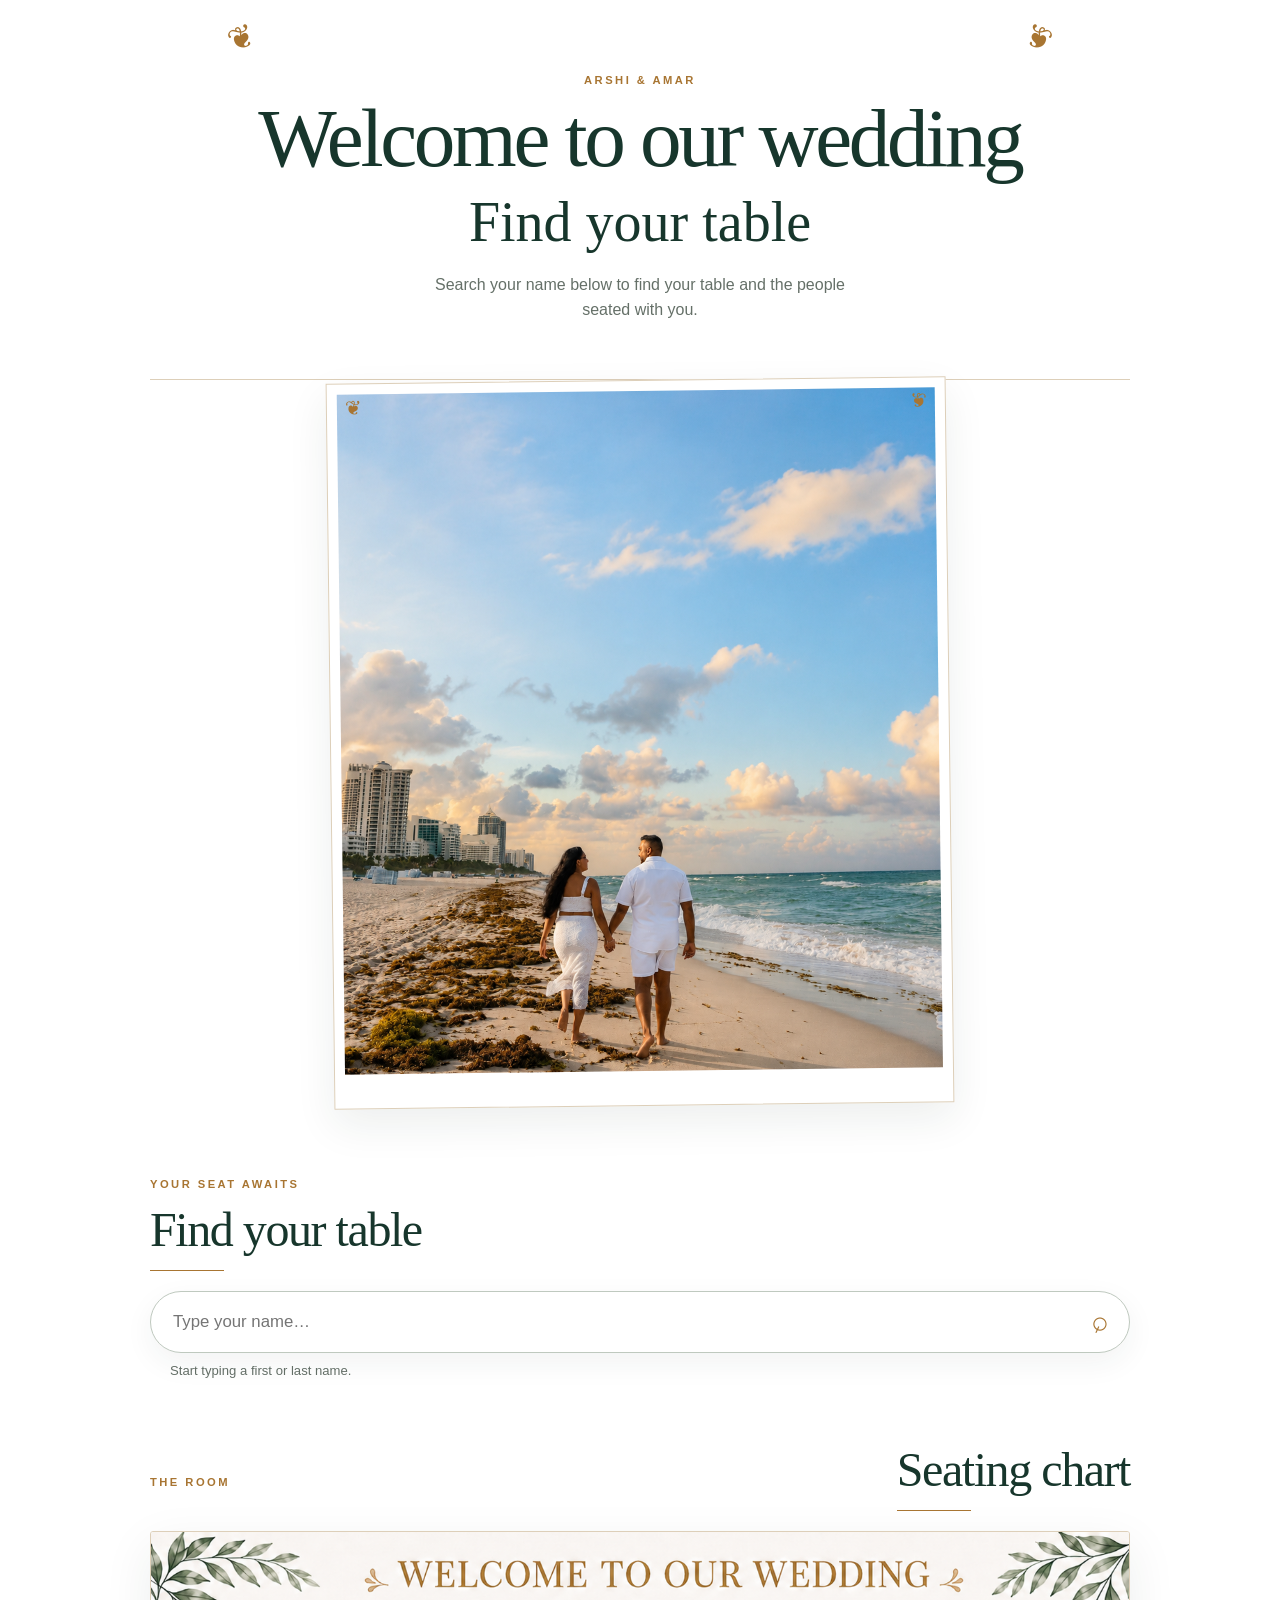
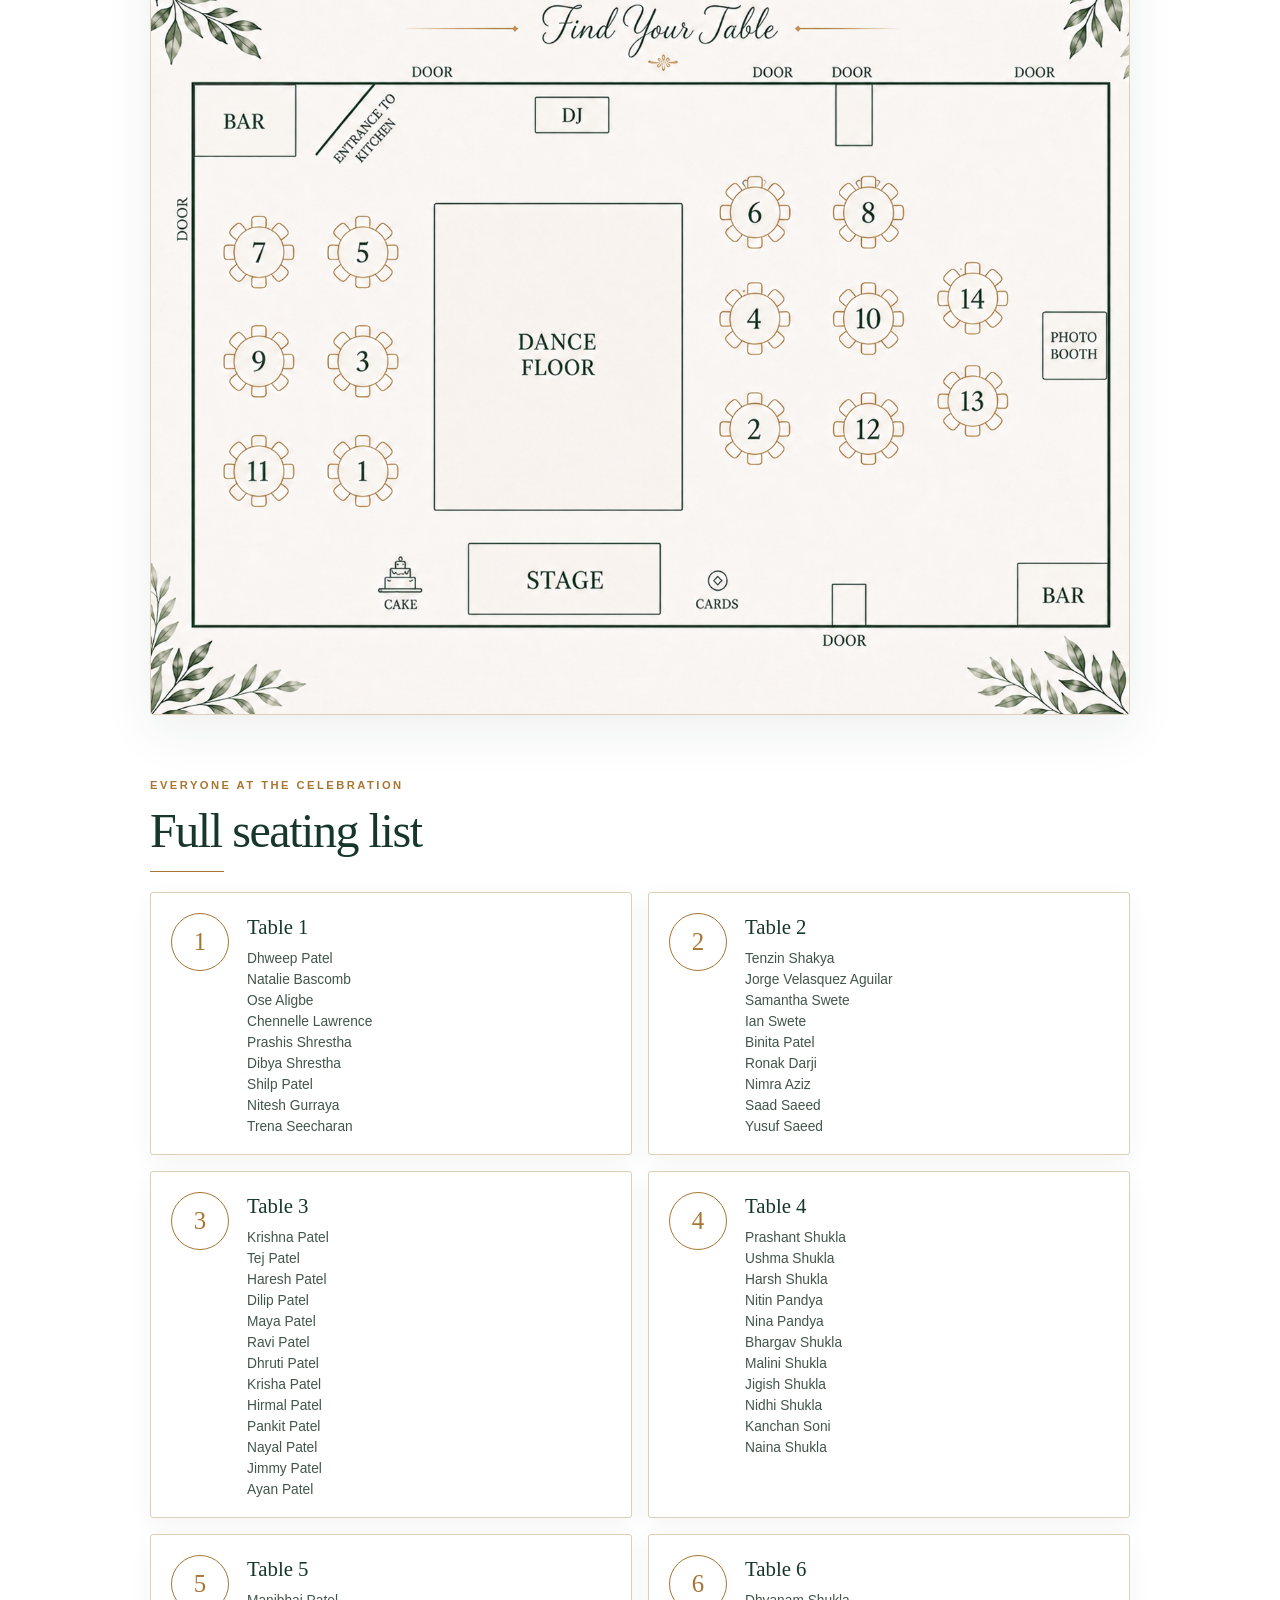
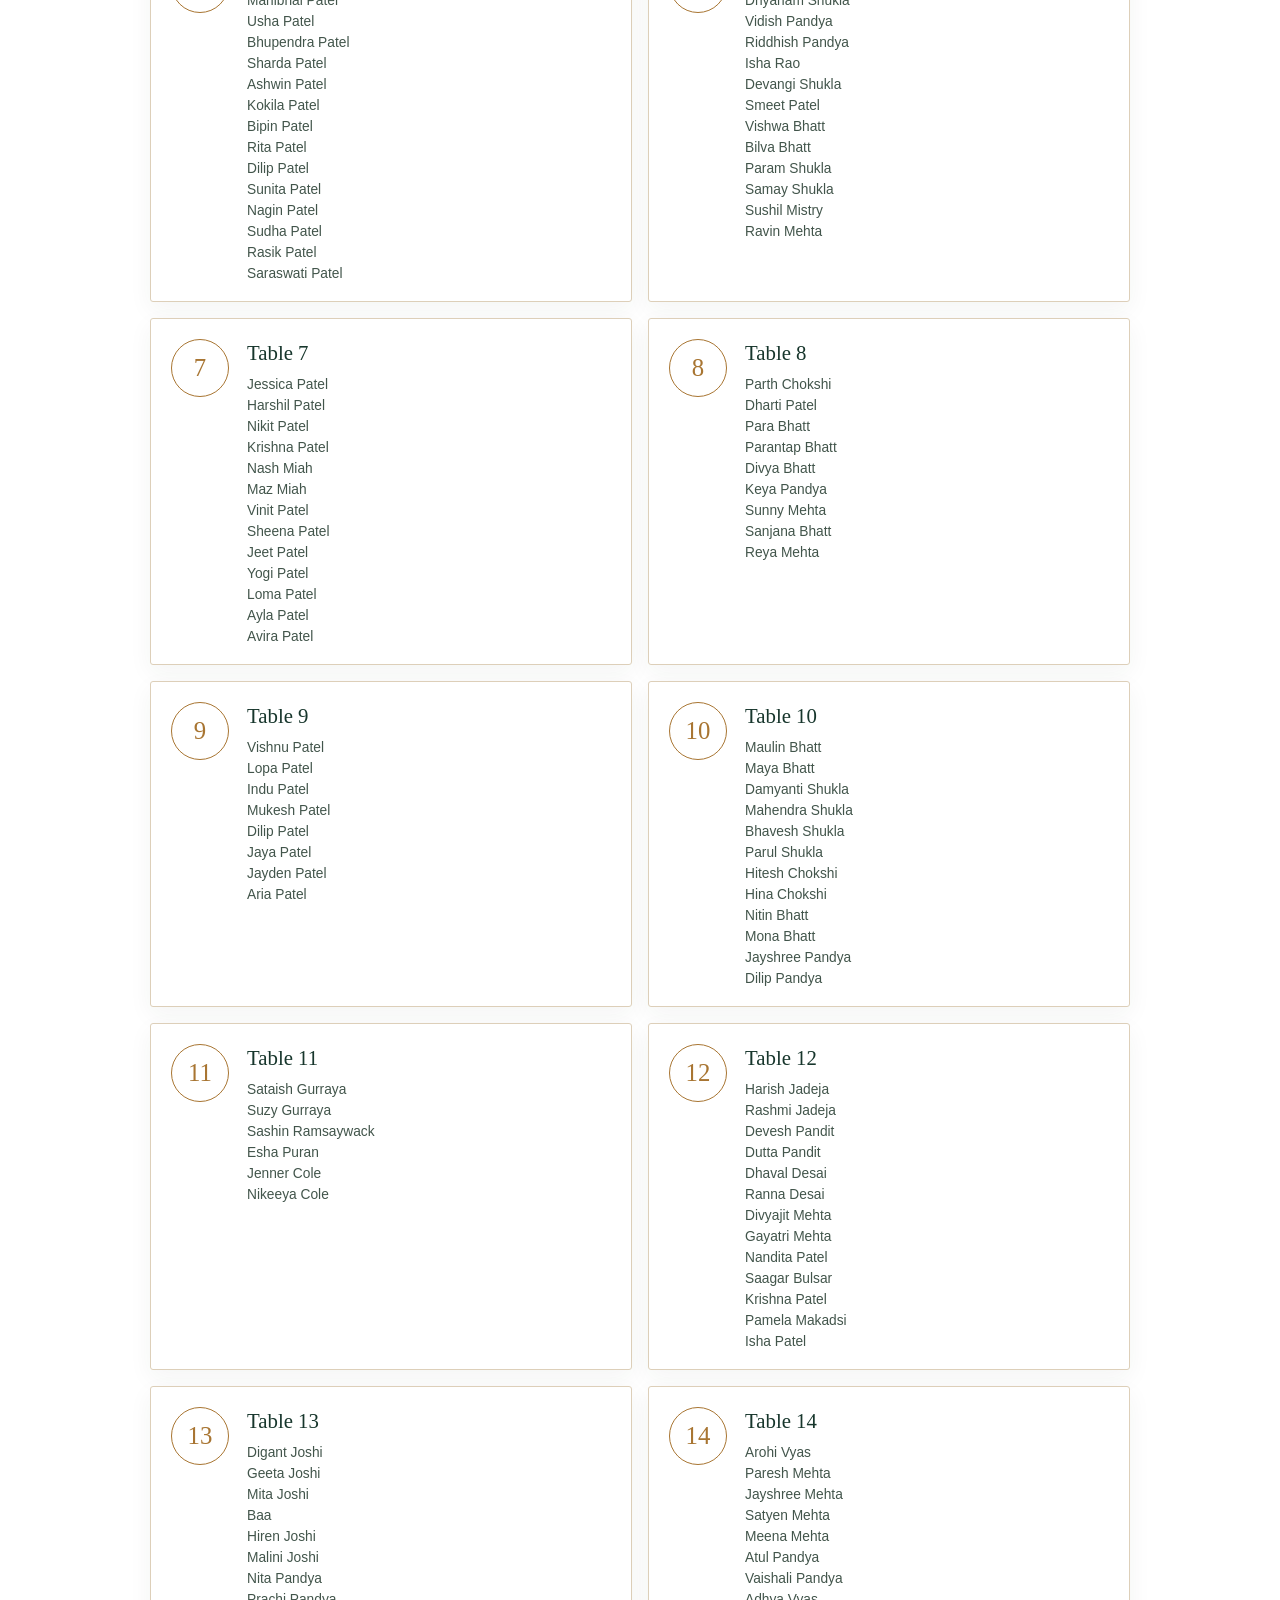
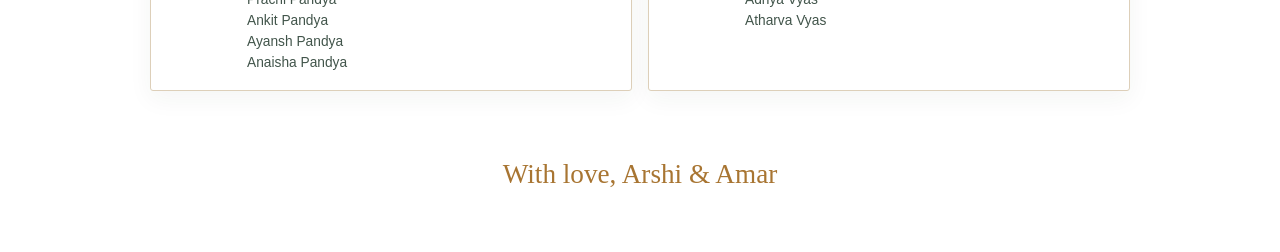
==== index.html @ 5c41d4f7 "Create Arshi and Amar wedding seating site" ====
<!doctype html>
<html lang="en">
<head>
  <meta charset="utf-8">
  <meta name="viewport" content="width=device-width, initial-scale=1">
  <meta name="theme-color" content="#f7f3ed">
  <title>Arshi & Amar | Find Your Table</title>
  <link rel="stylesheet" href="styles.css">
</head>
<body>
  <main class="site-shell">
    <header class="hero">
      <p class="eyebrow">Arshi & Amar</p>
      <h1>Welcome to our wedding</h1>
      <p class="hero-script">Find your table</p>
      <p class="intro">Search your name below to find your table and the people seated with you.</p>
    </header>

    <figure class="couple-photo">
      <img src="assets/couple-beach.png" alt="Arshi and Amar walking together along the beach" onerror="this.onerror=null;this.src='file:///Users/riddhishpandya/Downloads/DE8E108D-3BC6-4E9C-B726-E6F85792376E.PNG'">
    </figure>

    <section class="lookup-section" aria-labelledby="lookup-title">
      <div class="section-heading">
        <p class="eyebrow">Your seat awaits</p>
        <h2 id="lookup-title">Find your table</h2>
      </div>
      <label class="search-field">
        <span class="sr-only">Search guest name</span>
        <input id="guestSearch" type="search" autocomplete="off" placeholder="Type your name…" aria-describedby="searchHint">
        <span class="search-icon" aria-hidden="true">⌕</span>
      </label>
      <p id="searchHint" class="search-hint">Start typing a first or last name.</p>
      <div id="searchResults" class="search-results" aria-live="polite"></div>
    </section>

    <section class="chart-section" aria-labelledby="chart-title">
      <div class="section-heading compact-heading">
        <p class="eyebrow">The room</p>
        <h2 id="chart-title">Seating chart</h2>
      </div>
      <div class="chart-frame">
        <img src="assets/seating-chart.png" alt="Wedding seating chart showing tables 1 through 14 around the dance floor" onerror="this.onerror=null;this.src='file:///var/folders/nt/4s06ljsj2pv5qfm758r3g1q00000gn/T/codex-clipboard-419e7e22-127c-4f80-9d5a-61add24829f0.png'">
      </div>
    </section>

    <section class="list-section" aria-labelledby="list-title">
      <div class="section-heading">
        <p class="eyebrow">Everyone at the celebration</p>
        <h2 id="list-title">Full seating list</h2>
      </div>
      <div id="tableList" class="table-list"></div>
    </section>

    <footer class="footer">With love, Arshi & Amar</footer>
  </main>
  <script src="app.js"></script>
</body>
</html>
---- styles.css ----
:root {
  --ink: #17362c;
  --muted: #657068;
  --gold: #a87532;
  --line: #ddcfb9;
  --paper: #ffffff;
  --card: #ffffff;
  --serif: Georgia, 'Times New Roman', serif;
  --script: 'Snell Roundhand', 'Segoe Script', cursive;
}

* { box-sizing: border-box; }
html { scroll-behavior: smooth; }
body { margin: 0; background: var(--paper); color: var(--ink); font-family: -apple-system, BlinkMacSystemFont, 'Segoe UI', sans-serif; }
.site-shell { width: min(100% - 32px, 980px); margin: 0 auto; }
.hero { position: relative; padding: 74px 20px 56px; border-bottom: 1px solid var(--line); text-align: center; }
.hero::before, .hero::after { position: absolute; top: 22px; color: var(--gold); font-family: var(--serif); font-size: 2rem; line-height: 1; }
.hero::before { left: 8%; content: '❦'; transform: rotate(-22deg); }
.hero::after { right: 8%; content: '❦'; transform: scaleX(-1) rotate(-22deg); }
.eyebrow { margin: 0 0 12px; color: var(--gold); font-size: .7rem; font-weight: 700; letter-spacing: .22em; text-transform: uppercase; }
h1, h2, h3, p { margin-top: 0; }
h1 { margin-bottom: 10px; font-family: var(--serif); font-size: clamp(2.6rem, 8vw, 5.2rem); font-weight: 400; letter-spacing: -.04em; line-height: .98; }
.hero-script { margin-bottom: 18px; font-family: var(--script); font-size: clamp(2rem, 6vw, 3.5rem); color: var(--ink); }
.intro { max-width: 440px; margin: 0 auto; color: var(--muted); line-height: 1.6; }
section { margin-bottom: 64px; }
.couple-photo { position: relative; max-width: 620px; margin: 0 auto 72px; padding: 10px 10px 34px; border: 1px solid var(--line); background: #fff; box-shadow: 0 16px 42px rgba(31, 54, 43, .08); transform: rotate(-.7deg); }
.couple-photo::before, .couple-photo::after { position: absolute; top: 11px; color: var(--gold); font-family: var(--serif); font-size: 1.25rem; }
.couple-photo::before { left: 18px; content: '❦'; }
.couple-photo::after { right: 18px; content: '❦'; transform: scaleX(-1); }
.couple-photo img { display: block; width: 100%; max-height: 680px; object-fit: cover; object-position: center 58%; }
.section-heading { margin-bottom: 20px; }
.section-heading h2 { margin-bottom: 0; font-family: var(--serif); font-size: clamp(2rem, 5vw, 3rem); font-weight: 400; letter-spacing: -.03em; }
.section-heading h2::after { display: block; width: 74px; margin-top: 13px; border-bottom: 1px solid var(--gold); content: ''; }
.compact-heading { display: flex; align-items: baseline; justify-content: space-between; gap: 20px; }
.compact-heading .eyebrow { margin-bottom: 0; }
.search-field { position: relative; display: block; }
.search-field input { width: 100%; padding: 20px 56px 20px 22px; border: 1px solid #bfc9bf; border-radius: 999px; outline: 0; background: #fff; color: var(--ink); font: inherit; font-size: 1.05rem; box-shadow: 0 10px 30px rgba(31, 54, 43, .06); }
.search-field input:focus { border-color: var(--gold); box-shadow: 0 0 0 4px rgba(183, 131, 62, .13); }
.search-icon { position: absolute; top: 50%; right: 23px; color: var(--gold); font-size: 1.8rem; transform: translateY(-54%) rotate(-20deg); }
.search-hint { margin: 10px 20px 0; color: var(--muted); font-size: .82rem; }
.search-results { margin-top: 18px; }
.result-card, .table-card { border: 1px solid var(--line); border-radius: 3px; background: var(--card); box-shadow: 0 8px 25px rgba(31, 54, 43, .05); }
.result-card { padding: 22px; }
.result-card + .result-card { margin-top: 12px; }
.result-top { display: flex; align-items: center; justify-content: space-between; gap: 18px; }
.result-name { font-family: var(--serif); font-size: 1.5rem; }
.table-badge { flex: 0 0 auto; padding: 8px 12px; border: 1px solid var(--gold); border-radius: 2px; background: #fff; color: var(--ink); font-size: .76rem; font-weight: 700; letter-spacing: .08em; text-transform: uppercase; }
.result-label { margin: 18px 0 8px; color: var(--gold); font-size: .72rem; font-weight: 700; letter-spacing: .16em; text-transform: uppercase; }
.result-guests, .table-card ul { display: grid; grid-template-columns: repeat(2, minmax(0, 1fr)); gap: 8px 20px; margin: 0; padding: 0; list-style: none; color: #42554b; font-size: .92rem; }
.result-guests li.match { color: var(--ink); font-weight: 700; }
.empty-result { padding: 18px 20px; border-left: 3px solid var(--gold); color: var(--muted); background: #fff; }
.chart-frame { overflow: hidden; border: 1px solid var(--line); border-radius: 3px; background: #fff; box-shadow: 0 16px 50px rgba(31, 54, 43, .08); }
.chart-frame img { display: block; width: 100%; height: auto; }
.table-list { display: grid; grid-template-columns: repeat(2, minmax(0, 1fr)); gap: 16px; }
.table-card { display: grid; grid-template-columns: 58px 1fr; gap: 18px; padding: 20px; }
.table-number { display: grid; place-items: center; width: 58px; height: 58px; border: 1px solid var(--gold); border-radius: 50%; color: var(--gold); font-family: var(--serif); font-size: 1.55rem; }
.table-card h3 { margin: 2px 0 12px; font-family: var(--serif); font-size: 1.3rem; font-weight: 400; }
.table-card ul { grid-template-columns: 1fr; gap: 6px; font-size: .86rem; }
.footer { padding: 4px 0 62px; color: var(--gold); font-family: var(--script); font-size: 1.7rem; text-align: center; }
.sr-only { position: absolute; width: 1px; height: 1px; overflow: hidden; clip: rect(0, 0, 0, 0); white-space: nowrap; }

@media (max-width: 640px) {
  .site-shell { width: min(100% - 24px, 500px); }
  .hero { padding: 54px 10px 40px; }
  section { margin-bottom: 48px; }
  .couple-photo { margin-bottom: 54px; padding: 7px 7px 29px; }
  .couple-photo img { max-height: 480px; }
  .compact-heading { display: block; }
  .compact-heading .eyebrow { margin-bottom: 10px; }
  .result-top { align-items: flex-start; flex-direction: column; gap: 10px; }
  .result-guests { grid-template-columns: 1fr; }
  .table-list { grid-template-columns: 1fr; gap: 12px; }
  .table-card { grid-template-columns: 50px 1fr; gap: 14px; padding: 16px; }
  .table-number { width: 50px; height: 50px; font-size: 1.3rem; }
}
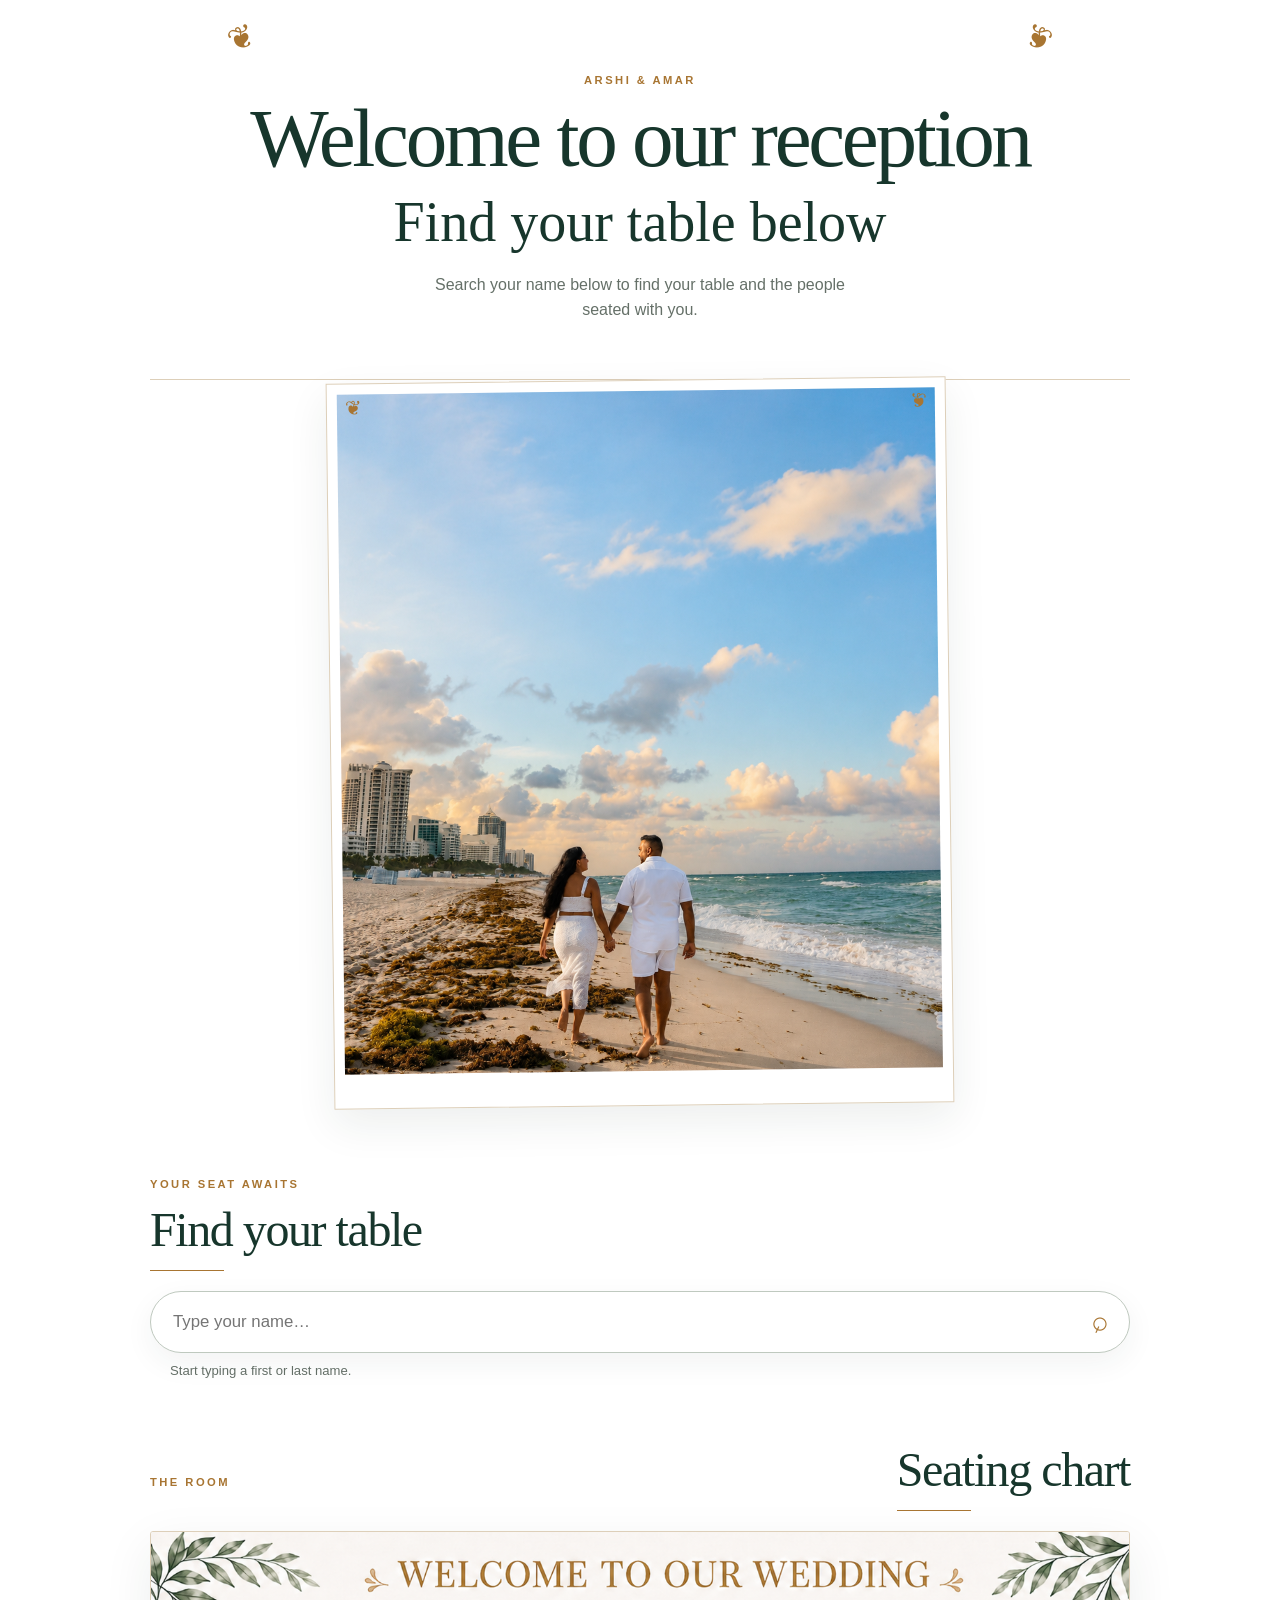
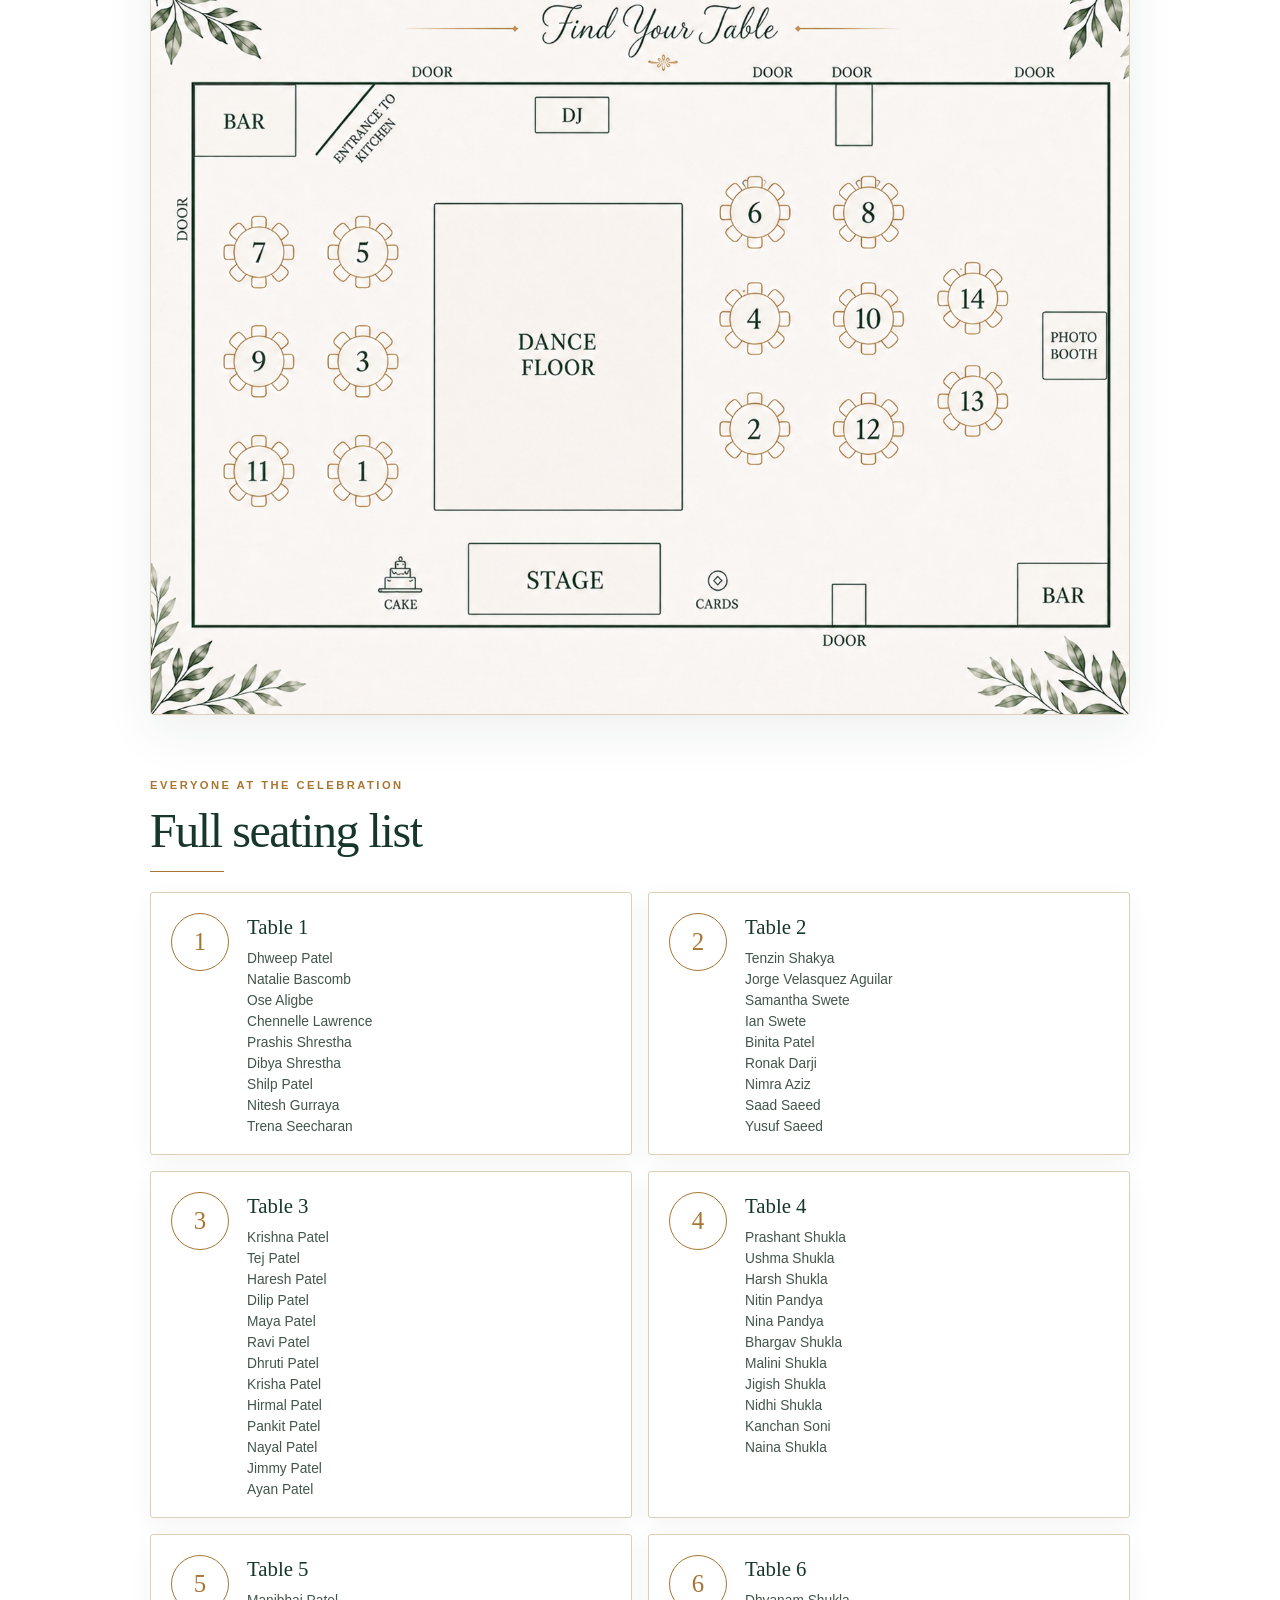
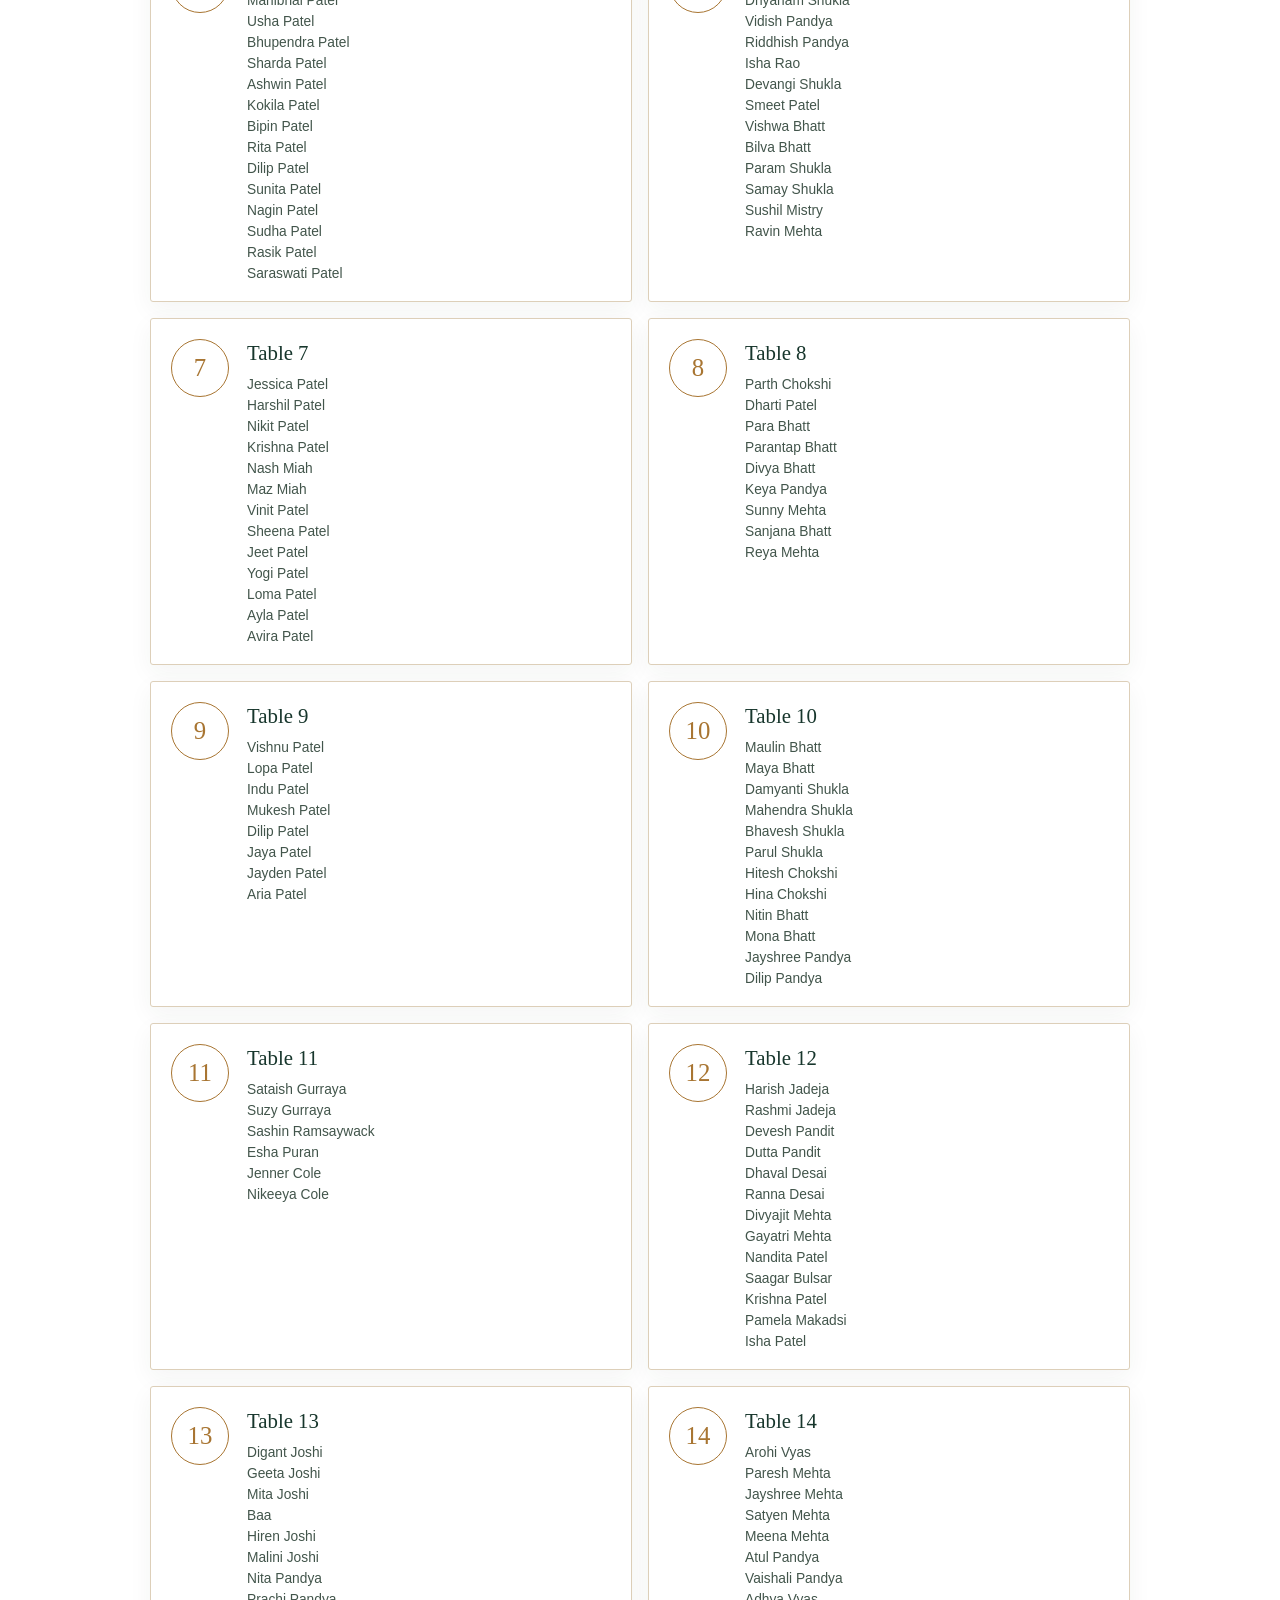
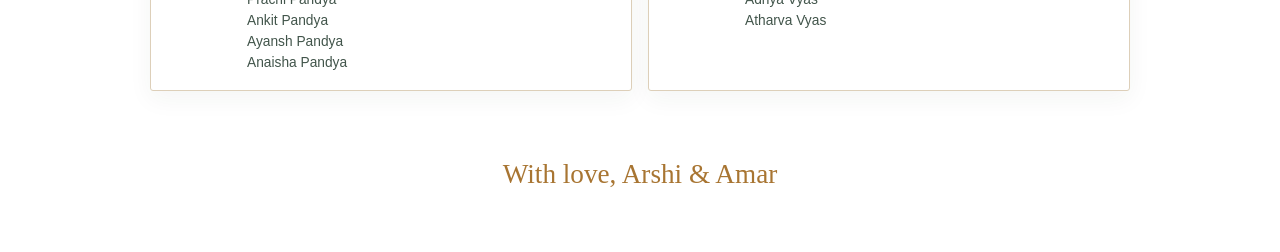
==== commit d75a52ad: "Refine reception seating copy" ====
--- a/index.html
+++ b/index.html
@@ -4,15 +4,15 @@
   <meta charset="utf-8">
   <meta name="viewport" content="width=device-width, initial-scale=1">
   <meta name="theme-color" content="#f7f3ed">
-  <title>Arshi & Amar | Find Your Table</title>
+  <title>Arshi & Amar | Reception Seating</title>
   <link rel="stylesheet" href="styles.css">
 </head>
 <body>
   <main class="site-shell">
     <header class="hero">
       <p class="eyebrow">Arshi & Amar</p>
-      <h1>Welcome to our wedding</h1>
-      <p class="hero-script">Find your table</p>
+      <h1>Welcome to our reception</h1>
+      <p class="hero-script">Find your table below</p>
       <p class="intro">Search your name below to find your table and the people seated with you.</p>
     </header>
 
